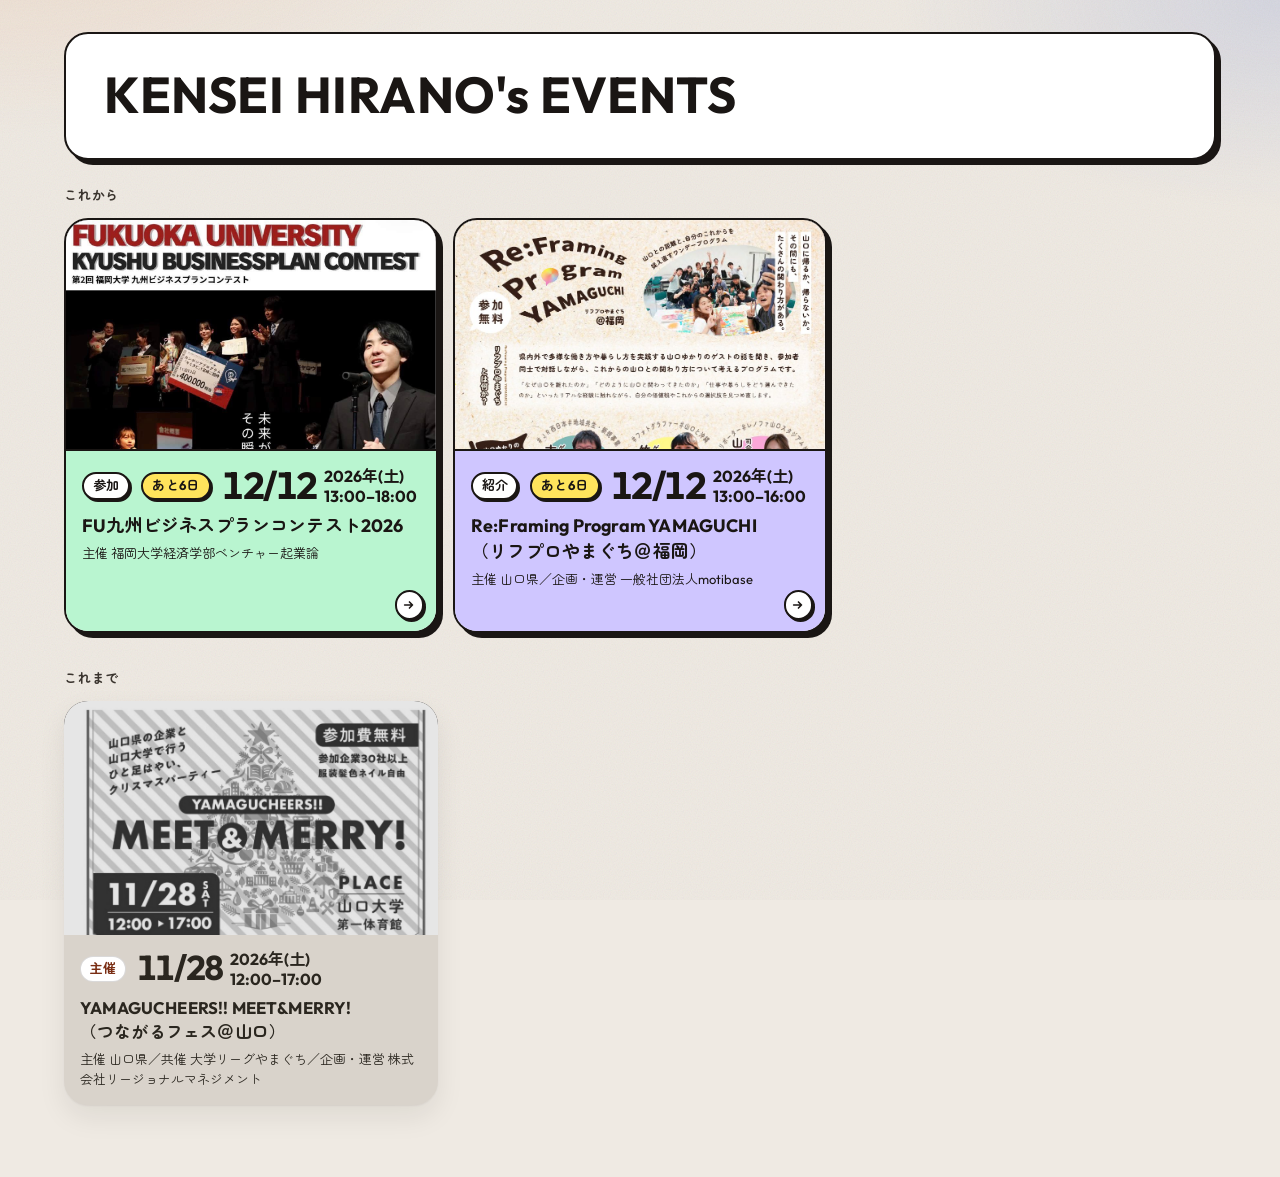
==== index.html @ 363c53d8 "ニューブルータリズム風の配色にし、画像を控えめにする - タイトル欄と「これから」のタイルに黒い枠線とずらした影を付ける - 説明文をベタ塗りのパステル（主催ピンク・参加ミント・紹介ラベンダー）にする" ====
<!DOCTYPE html>
<html lang="ja">
<head>
  <meta charset="utf-8">
  <meta name="viewport" content="width=device-width, initial-scale=1">
  <meta name="color-scheme" content="light">
  <meta name="theme-color" content="#efeae3">
  <meta name="description" content="平野賢正が参加・主催・紹介するイベント。">
  <meta property="og:type" content="website">
  <meta property="og:title" content="KENSEI HIRANO's EVENTS">
  <meta property="og:description" content="平野賢正が参加・主催・紹介するイベント。">
  <meta property="og:url" content="https://koenma777.github.io/event/">
  <meta property="og:image" content="https://koenma777.github.io/event/images/og-share.png">
  <meta property="og:image:width" content="1200">
  <meta property="og:image:height" content="630">
  <meta name="twitter:card" content="summary_large_image">
  <meta name="twitter:title" content="KENSEI HIRANO's EVENTS">
  <meta name="twitter:description" content="平野賢正が参加・主催・紹介するイベント。">
  <meta name="twitter:image" content="https://koenma777.github.io/event/images/og-share.png">
  <title>KENSEI HIRANO's EVENTS</title>
  <link rel="preconnect" href="https://fonts.googleapis.com">
  <link rel="preconnect" href="https://fonts.gstatic.com" crossorigin>
  <link rel="stylesheet" href="https://fonts.googleapis.com/css2?family=Outfit:wght@400;700&family=Zen+Maru+Gothic:wght@400;700&display=swap">
  <link rel="icon" href="data:image/svg+xml,%3Csvg xmlns='http://www.w3.org/2000/svg' viewBox='0 0 16 16'%3E%3Crect width='16' height='16' rx='4' fill='%23171412'/%3E%3Ccircle cx='8' cy='8' r='3' fill='%23e7b08a'/%3E%3C/svg%3E">
  <link rel="stylesheet" href="styles.css">
</head>
<body>
  <div class="wrap">
    <header class="mast">
      <h1>KENSEI HIRANO's EVENTS</h1>
    </header>
    <main>
      <noscript><p class="error">イベントの表示には JavaScript が必要です。</p></noscript>
      <section aria-labelledby="upcoming-title">
        <h2 id="upcoming-title">これから</h2>
        <ul id="upcoming" class="bento"></ul>
        <p id="upcoming-empty" class="empty" hidden>ありません</p>
      </section>
      <section aria-labelledby="past-title">
        <h2 id="past-title">これまで</h2>
        <ul id="past" class="bento"></ul>
        <p id="past-empty" class="empty" hidden>ありません</p>
      </section>
    </main>
  </div>
  <dialog id="flyer">
    <button type="button" class="flyer-close" aria-label="閉じる"></button>
    <img alt="">
  </dialog>
  <script type="module" src="main.js"></script>
</body>
</html>
---- styles.css ----
:root {
  --bg: #efeae3;
  --ink: #1a1614;
  --muted: #3a342e;
  --note: #2a261f;
  --focus: #0f6e56;
  --card: #fffdfb;
  --past: #d9d3cb;
  --shadow: 0 1px 2px rgba(28, 22, 18, 0.06), 0 12px 28px rgba(28, 22, 18, 0.08);
  --lift: 0 10px 24px rgba(28, 22, 18, 0.12), 0 22px 44px rgba(28, 22, 18, 0.16);
  color-scheme: light;
}

* { box-sizing: border-box; }

html { background: var(--bg); }

body {
  margin: 0;
  min-height: 100vh;
  background:
    radial-gradient(900px 420px at 0% -10%, rgba(232, 176, 138, 0.28), transparent 60%),
    radial-gradient(700px 380px at 100% 0%, rgba(125, 147, 214, 0.22), transparent 55%),
    var(--bg);
  color: var(--ink);
  font-family: "Outfit", "Zen Maru Gothic", "Hiragino Maru Gothic ProN", "Yu Gothic", Meiryo, sans-serif;
  font-weight: 400;
  font-size: 1rem;
  line-height: 1.65;
  line-break: strict;
  text-rendering: optimizeLegibility;
  -webkit-text-size-adjust: 100%;
}

body::before {
  content: "";
  pointer-events: none;
  position: fixed;
  inset: 0;
  opacity: 0.18;
  background-image: url("data:image/svg+xml,%3Csvg xmlns='http://www.w3.org/2000/svg' width='140' height='140'%3E%3Cfilter id='n'%3E%3CfeTurbulence type='fractalNoise' baseFrequency='.85' numOctaves='2' stitchTiles='stitch'/%3E%3C/filter%3E%3Crect width='140' height='140' filter='url(%23n)' opacity='.55'/%3E%3C/svg%3E");
  mix-blend-mode: multiply;
}

.wrap {
  position: relative;
  width: min(100% - 1.5rem, 42rem);
  margin-inline: auto;
  padding-block: 1.25rem 3.5rem;
}

.mast {
  margin-bottom: 1.6rem;
  padding: 1.6rem 1.7rem 1.7rem;
  border: 2.5px solid var(--ink);
  border-radius: 24px;
  background: #fff;
  box-shadow: 5px 5px 0 var(--ink);
}

h1 {
  margin: 0;
  max-width: 14ch;
  font-size: clamp(1.7rem, 7vw, 2.4rem);
  font-weight: 700;
  letter-spacing: 0.01em;
  line-height: 1.15;
}


h2 {
  margin: 0 0 0.7rem;
  color: var(--muted);
  font-size: 0.8125rem;
  font-weight: 700;
  letter-spacing: 0.06em;
}

section + section { margin-top: 2.2rem; }

.bento {
  display: grid;
  grid-template-columns: 1fr;
  gap: 0.75rem;
  list-style: none;
  margin: 0;
  padding: 0;
}

.event {
  display: flex;
  min-width: 0;
  opacity: 1;
}

.tile {
  position: relative;
  display: flex;
  flex-direction: column;
  width: 100%;
  min-width: 0;
  overflow: hidden;
  border-radius: 24px;
  background: var(--card);
  color: inherit;
  text-decoration: none;
  box-shadow: var(--shadow);
}

.event[data-kind="参加"] .tile { background: linear-gradient(165deg, #f3fffb 0%, #c9f0e2 100%); }
.event[data-kind="主催"] .tile { background: linear-gradient(165deg, #fff6f1 0%, #ffd0bc 100%); }
.event[data-kind="紹介"] .tile { background: linear-gradient(165deg, #f5f6ff 0%, #d5dcff 100%); }

.frame {
  display: block;
  flex: none;
  width: 100%;
  height: auto;
  margin: 0;
  padding: 0;
  border: 0;
  aspect-ratio: 16 / 10;
  overflow: hidden;
  background: #221e1b;
  cursor: zoom-in;
}

.photo {
  display: block;
  width: 100%;
  height: 100%;
  object-fit: cover;
  object-position: center top;
  transition: transform 0.45s ease;
}

.frame:focus-visible {
  outline: 2px solid var(--focus);
  outline-offset: -3px;
}

.event-body {
  display: flex;
  flex-direction: column;
  gap: 0.35rem;
  min-width: 0;
  padding: 0.9rem 1rem 1rem;
  color: inherit;
  text-decoration: none;
}

.meta {
  display: flex;
  flex-wrap: wrap;
  align-items: center;
  gap: 0.45rem 0.7rem;
}

.datemark {
  display: flex;
  align-items: center;
  gap: 0.45rem;
  min-width: 0;
  color: var(--ink);
}

.num {
  font-size: 2.35rem;
  font-weight: 700;
  letter-spacing: -0.04em;
  line-height: 0.9;
  font-variant-numeric: tabular-nums;
}

.sub {
  display: flex;
  flex-direction: column;
  font-size: 1rem;
  font-weight: 700;
  letter-spacing: 0;
  line-height: 1.25;
}

.tag {
  flex: none;
  padding: 0.2rem 0.55rem;
  border: 1px solid rgba(26, 22, 20, 0.16);
  border-radius: 999px;
  background: #fff;
  font-size: 0.8125rem;
  font-weight: 700;
  line-height: 1.35;
  letter-spacing: 0;
}

.soon {
  flex: none;
  padding: 0.2rem 0.6rem;
  border-radius: 999px;
  background: var(--ink);
  color: #fff;
  font-size: 0.8125rem;
  font-weight: 700;
  line-height: 1.35;
  letter-spacing: 0.02em;
}

.tag-attend { color: #0d5c42; }
.tag-host { color: #7a2e14; }
.tag-recommend { color: #1a365d; }
.tag-other { color: #1a1614; }

h3 {
  margin: 0.1rem 0 0;
  font-size: 1.12rem;
  font-weight: 700;
  letter-spacing: 0.01em;
  line-height: 1.45;
  overflow-wrap: anywhere;
  text-wrap: balance;
}

.is-hero .num { font-size: 4.4rem; }
.is-hero h3 { font-size: 1.45rem; }

.where,
.note {
  margin: 0;
  overflow-wrap: anywhere;
  font-size: 1rem;
  line-height: 1.5;
}

.where { color: var(--muted); font-weight: 700; }
.org {
  margin: 0;
  color: var(--muted);
  font-size: 0.8125rem;
  line-height: 1.5;
  overflow-wrap: anywhere;
}
#past .org { color: #2a261f; }
.note { color: var(--note); }

#upcoming .has-arrow .event-body { padding-bottom: 2.55rem; }

#upcoming .has-arrow .event-body::after {
  content: "";
  position: absolute;
  z-index: 2;
  right: 0.75rem;
  bottom: 0.7rem;
  width: 1.6rem;
  height: 1.6rem;
  border-radius: 999px;
  background: #fff url("data:image/svg+xml,%3Csvg xmlns='http://www.w3.org/2000/svg' viewBox='0 0 16 16'%3E%3Cpath d='M3 8h9M8.5 4.5 12 8l-3.5 3.5' fill='none' stroke='%231a1614' stroke-width='1.8' stroke-linecap='round' stroke-linejoin='round'/%3E%3C/svg%3E") center / 0.9rem no-repeat;
  box-shadow: 0 2px 6px rgba(26, 22, 20, 0.16);
}

#upcoming .tile {
  border: 2.5px solid var(--ink);
  box-shadow: 5px 5px 0 var(--ink);
}
#upcoming .event[data-kind] .tile { background: #fff; }
#upcoming .frame { border-bottom: 2.5px solid var(--ink); }
#upcoming .event-body { flex: 1; }
#upcoming .event[data-kind="参加"] .event-body { background: #b9f5d0; }
#upcoming .event[data-kind="主催"] .event-body { background: #ffc2d4; }
#upcoming .event[data-kind="紹介"] .event-body { background: #cfc6ff; }
#upcoming .tag {
  border: 2px solid var(--ink);
  background: #fff;
  color: var(--ink);
  box-shadow: 2px 2px 0 var(--ink);
}
#upcoming .soon {
  border: 2px solid var(--ink);
  background: #ffe45c;
  color: var(--ink);
  box-shadow: 2px 2px 0 var(--ink);
}
#upcoming .org { color: var(--ink); }
#upcoming .has-arrow .event-body::after {
  border: 2px solid var(--ink);
  box-shadow: 2px 2px 0 var(--ink);
}
@media (hover: hover) {
  #upcoming .event .tile:hover,
  #upcoming .event:nth-child(even) .tile:hover {
    box-shadow: 8px 8px 0 var(--ink);
  }
}

#past .tile,
#past .event[data-kind] .tile {
  background: var(--past);
  color: #2a261f;
}

#past .photo { filter: grayscale(1) brightness(0.9); }
#past .num { font-size: 2.15rem; color: #2a261f; }
#past h3 { font-size: 1.05rem; }
#past .where,
#past .note,
#past .sub { color: #2a261f; }
#past .event:not(.has-image) .tile { min-height: 12rem; }
#past .note {
  display: -webkit-box;
  -webkit-line-clamp: 2;
  -webkit-box-orient: vertical;
  overflow: hidden;
}

.tile,
.photo { transition: transform 0.22s ease, box-shadow 0.22s ease; }

.tile:focus-visible {
  transform: translateY(-6px);
  box-shadow: var(--lift);
  outline: 2px solid var(--focus);
  outline-offset: 3px;
}

.empty,
.error { overflow-wrap: anywhere; }

.empty {
  margin: 0.15rem 0 0;
  padding: 1rem 1.1rem;
  border-radius: 24px;
  background: rgba(255, 253, 251, 0.7);
  color: var(--muted);
  font-size: 1rem;
}

.empty[hidden] { display: none; }

.error { margin: 0 0 1rem; color: #7a2e14; font-weight: 700; }

@keyframes rise {
  from { transform: translateY(8px); }
  to { transform: none; }
}

@media (prefers-reduced-motion: no-preference) {
  .event {
    animation: rise 0.45s ease;
    animation-delay: calc(var(--i, 0) * 40ms);
  }
}

@media (hover: hover) {
  .event .tile:hover {
    transform: translateY(-6px) rotate(-0.4deg);
    box-shadow: var(--lift);
  }
  .event:nth-child(even) .tile:hover { transform: translateY(-6px) rotate(0.4deg); }
  .tile:hover .photo { transform: scale(1.045); }
}

@media (prefers-reduced-motion: reduce) {
  .event,
  .mast { animation: none; }
  .tile,
  .photo { transition: none; }
  .tile:hover,
  .tile:focus-visible,
  .event .tile:hover,
  .event:nth-child(even) .tile:hover { transform: none; }
  .tile:hover .photo,
  .tile:focus-visible .photo { transform: none; }
}

@media (min-width: 700px) {
  .wrap { width: min(100% - 2.5rem, 56rem); }

  .mast { padding: 2rem 2.4rem 2.1rem; }

  #upcoming,
  #past {
    grid-template-columns: repeat(2, minmax(0, 1fr));
    gap: 0.85rem;
    align-items: start;
  }

  #upcoming { align-items: stretch; }
  #upcoming .frame { aspect-ratio: 16 / 10; }
  #upcoming .is-hero .num { font-size: 2.35rem; }
  #upcoming .is-hero h3 { font-size: 1.12rem; }
}

@media (min-width: 1024px) {
  .wrap {
    width: min(100% - 3rem, 72rem);
    padding-block: 2rem 4.5rem;
  }

  h1 { font-size: 3.15rem; max-width: none; }

  #upcoming,
  #past {
    grid-template-columns: repeat(3, minmax(0, 1fr));
    gap: 0.9rem;
  }

  #past .event:not(.has-image) .tile { min-height: 14rem; }
}

#flyer {
  width: min(92vw, 40rem);
  max-height: 92vh;
  margin: auto;
  padding: 0;
  border: 0;
  background: transparent;
  overflow: auto;
}

#flyer::backdrop { background: rgba(23, 20, 18, 0.78); }

#flyer img {
  display: block;
  width: 100%;
  height: auto;
}

.flyer-close {
  position: sticky;
  top: 0.6rem;
  float: right;
  z-index: 1;
  width: 2.25rem;
  height: 2.25rem;
  margin: 0.6rem 0.6rem 0 0;
  border: 0;
  border-radius: 999px;
  background: #fff url("data:image/svg+xml,%3Csvg xmlns='http://www.w3.org/2000/svg' viewBox='0 0 16 16'%3E%3Cpath d='M4 4l8 8M12 4l-8 8' fill='none' stroke='%231a1614' stroke-width='1.8' stroke-linecap='round'/%3E%3C/svg%3E") center / 0.9rem no-repeat;
  box-shadow: 0 2px 8px rgba(26, 22, 20, 0.2);
  cursor: pointer;
}

html:has(#flyer[open]) { overflow: hidden; }
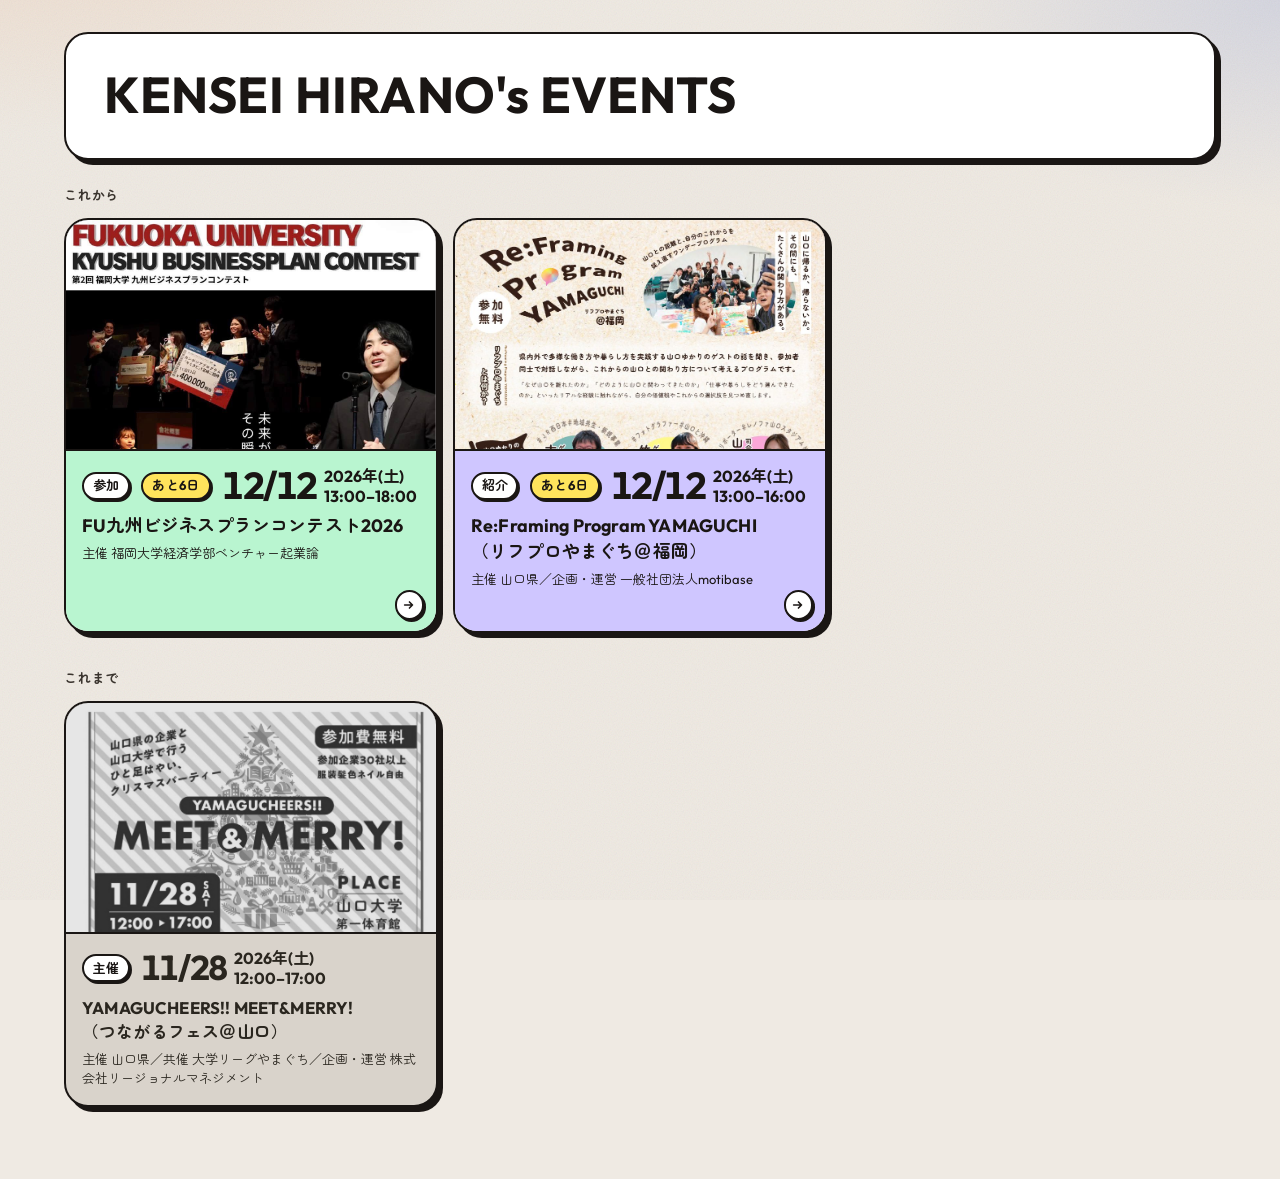
==== commit 8d7c38b8: "共有画像のイラストを Codex で描いたものに差し替える - tools/og-share.html の右側の手描き SVG を Codex 製の SVG イラストに置き換え - images/og" ====
--- a/index.html
+++ b/index.html
@@ -10,13 +10,13 @@
   <meta property="og:title" content="KENSEI HIRANO's EVENTS">
   <meta property="og:description" content="平野賢正が参加・主催・紹介するイベント。">
   <meta property="og:url" content="https://koenma777.github.io/event/">
-  <meta property="og:image" content="https://koenma777.github.io/event/images/og-share.png">
+  <meta property="og:image" content="https://koenma777.github.io/event/images/og-share.png?v=3">
   <meta property="og:image:width" content="1200">
   <meta property="og:image:height" content="630">
   <meta name="twitter:card" content="summary_large_image">
   <meta name="twitter:title" content="KENSEI HIRANO's EVENTS">
   <meta name="twitter:description" content="平野賢正が参加・主催・紹介するイベント。">
-  <meta name="twitter:image" content="https://koenma777.github.io/event/images/og-share.png">
+  <meta name="twitter:image" content="https://koenma777.github.io/event/images/og-share.png?v=3">
   <title>KENSEI HIRANO's EVENTS</title>
   <link rel="preconnect" href="https://fonts.googleapis.com">
   <link rel="preconnect" href="https://fonts.gstatic.com" crossorigin>
--- a/styles.css
+++ b/styles.css
@@ -257,17 +257,21 @@
   box-shadow: 0 2px 6px rgba(26, 22, 20, 0.16);
 }
 
-#upcoming .tile {
+#upcoming .tile,
+#past .tile {
   border: 2.5px solid var(--ink);
   box-shadow: 5px 5px 0 var(--ink);
 }
 #upcoming .event[data-kind] .tile { background: #fff; }
-#upcoming .frame { border-bottom: 2.5px solid var(--ink); }
-#upcoming .event-body { flex: 1; }
+#upcoming .frame,
+#past .frame { border-bottom: 2.5px solid var(--ink); }
+#upcoming .event-body,
+#past .event-body { flex: 1; }
 #upcoming .event[data-kind="参加"] .event-body { background: #b9f5d0; }
 #upcoming .event[data-kind="主催"] .event-body { background: #ffc2d4; }
 #upcoming .event[data-kind="紹介"] .event-body { background: #cfc6ff; }
-#upcoming .tag {
+#upcoming .tag,
+#past .tag {
   border: 2px solid var(--ink);
   background: #fff;
   color: var(--ink);
@@ -286,7 +290,9 @@
 }
 @media (hover: hover) {
   #upcoming .event .tile:hover,
-  #upcoming .event:nth-child(even) .tile:hover {
+  #upcoming .event:nth-child(even) .tile:hover,
+  #past .event .tile:hover,
+  #past .event:nth-child(even) .tile:hover {
     box-shadow: 8px 8px 0 var(--ink);
   }
 }
@@ -327,8 +333,9 @@
 .empty {
   margin: 0.15rem 0 0;
   padding: 1rem 1.1rem;
+  border: 2.5px dashed var(--ink);
   border-radius: 24px;
-  background: rgba(255, 253, 251, 0.7);
+  background: #fff;
   color: var(--muted);
   font-size: 1rem;
 }
@@ -383,7 +390,8 @@
     align-items: start;
   }
 
-  #upcoming { align-items: stretch; }
+  #upcoming,
+  #past { align-items: stretch; }
   #upcoming .frame { aspect-ratio: 16 / 10; }
   #upcoming .is-hero .num { font-size: 2.35rem; }
   #upcoming .is-hero h3 { font-size: 1.12rem; }
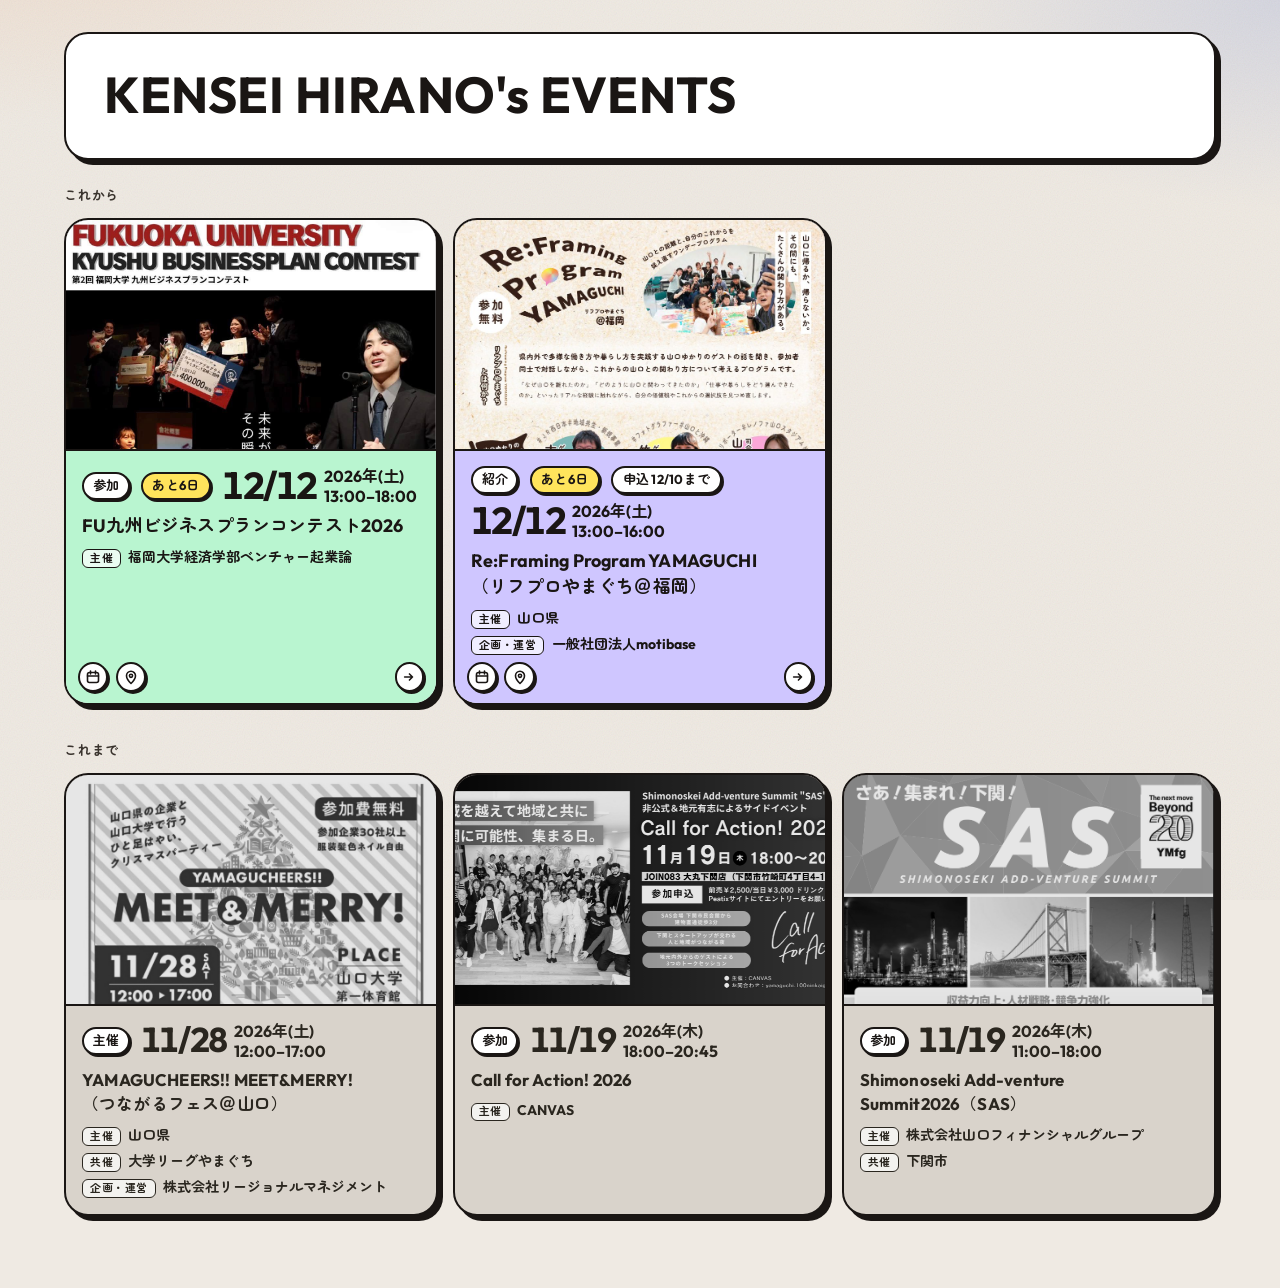
==== commit 781fb5af: "種別に登壇・講師・メンター・審査・運営を加える - 種別の一覧を schedule.js の KINDS にまとめ、ワークフローの入力チェックと画面の両方で使う - 登壇（アプリコット）・講師（淡い黄" ====
--- a/index.html
+++ b/index.html
@@ -5,17 +5,17 @@
   <meta name="viewport" content="width=device-width, initial-scale=1">
   <meta name="color-scheme" content="light">
   <meta name="theme-color" content="#efeae3">
-  <meta name="description" content="平野賢正が参加・主催・紹介するイベント。">
+  <meta name="description" content="平野賢正が参加・主催・登壇・紹介するイベント。">
   <meta property="og:type" content="website">
   <meta property="og:title" content="KENSEI HIRANO's EVENTS">
-  <meta property="og:description" content="平野賢正が参加・主催・紹介するイベント。">
+  <meta property="og:description" content="平野賢正が参加・主催・登壇・紹介するイベント。">
   <meta property="og:url" content="https://koenma777.github.io/event/">
   <meta property="og:image" content="https://koenma777.github.io/event/images/og-share.png?v=3">
   <meta property="og:image:width" content="1200">
   <meta property="og:image:height" content="630">
   <meta name="twitter:card" content="summary_large_image">
   <meta name="twitter:title" content="KENSEI HIRANO's EVENTS">
-  <meta name="twitter:description" content="平野賢正が参加・主催・紹介するイベント。">
+  <meta name="twitter:description" content="平野賢正が参加・主催・登壇・紹介するイベント。">
   <meta name="twitter:image" content="https://koenma777.github.io/event/images/og-share.png?v=3">
   <title>KENSEI HIRANO's EVENTS</title>
   <link rel="preconnect" href="https://fonts.googleapis.com">
--- a/styles.css
+++ b/styles.css
@@ -107,10 +107,6 @@
   box-shadow: var(--shadow);
 }
 
-.event[data-kind="参加"] .tile { background: linear-gradient(165deg, #f3fffb 0%, #c9f0e2 100%); }
-.event[data-kind="主催"] .tile { background: linear-gradient(165deg, #fff6f1 0%, #ffd0bc 100%); }
-.event[data-kind="紹介"] .tile { background: linear-gradient(165deg, #f5f6ff 0%, #d5dcff 100%); }
-
 .frame {
   display: block;
   flex: none;
@@ -233,16 +229,41 @@
 
 .where { color: var(--muted); font-weight: 700; }
 .org {
-  margin: 0;
+  display: grid;
+  gap: 0.3rem;
+  margin: 0.15rem 0 0;
+  padding: 0;
+  list-style: none;
   color: var(--muted);
-  font-size: 0.8125rem;
-  line-height: 1.5;
+  font-size: 0.875rem;
+  line-height: 1.45;
+}
+.org li {
+  display: flex;
+  align-items: baseline;
+  gap: 0.45rem;
+  min-width: 0;
+}
+.org .role {
+  flex: none;
+  padding: 0.05rem 0.45rem;
+  border: 1.5px solid currentColor;
+  border-radius: 6px;
+  background: rgba(255, 255, 255, 0.7);
+  font-size: 0.6875rem;
+  font-weight: 700;
+  line-height: 1.4;
+  letter-spacing: 0.04em;
+}
+.org-name {
+  min-width: 0;
+  font-weight: 700;
   overflow-wrap: anywhere;
 }
 #past .org { color: #2a261f; }
 .note { color: var(--note); }
 
-#upcoming .has-arrow .event-body { padding-bottom: 2.55rem; }
+#upcoming .has-arrow .event-body { padding-bottom: 3rem; }
 
 #upcoming .has-arrow .event-body::after {
   content: "";
@@ -270,6 +291,11 @@
 #upcoming .event[data-kind="参加"] .event-body { background: #b9f5d0; }
 #upcoming .event[data-kind="主催"] .event-body { background: #ffc2d4; }
 #upcoming .event[data-kind="紹介"] .event-body { background: #cfc6ff; }
+#upcoming .event[data-kind="登壇"] .event-body { background: #ffd8a8; }
+#upcoming .event[data-kind="講師"] .event-body { background: #fff3b8; }
+#upcoming .event[data-kind="メンター"] .event-body { background: #dcf7a6; }
+#upcoming .event[data-kind="審査"] .event-body { background: #f2e2c6; }
+#upcoming .event[data-kind="運営"] .event-body { background: #b5e3ff; }
 #upcoming .tag,
 #past .tag {
   border: 2px solid var(--ink);
@@ -296,6 +322,85 @@
     box-shadow: 8px 8px 0 var(--ink);
   }
 }
+
+.deadline {
+  flex: none;
+  padding: 0.2rem 0.6rem;
+  border: 2px solid var(--ink);
+  border-radius: 999px;
+  background: #fff;
+  color: var(--ink);
+  box-shadow: 2px 2px 0 var(--ink);
+  font-size: 0.8125rem;
+  font-weight: 700;
+  line-height: 1.35;
+  letter-spacing: 0.02em;
+}
+.deadline.is-closed {
+  border-style: dashed;
+  box-shadow: none;
+  color: var(--muted);
+  text-decoration: line-through;
+}
+
+.actions {
+  position: absolute;
+  z-index: 3;
+  left: 0.75rem;
+  bottom: 0.7rem;
+  display: flex;
+  gap: 0.45rem;
+}
+.cal { position: relative; }
+.act {
+  display: block;
+  width: 1.9rem;
+  height: 1.9rem;
+  margin: 0;
+  padding: 0;
+  border: 2px solid var(--ink);
+  border-radius: 999px;
+  background-color: #fff;
+  background-position: center;
+  background-repeat: no-repeat;
+  background-size: 1rem;
+  box-shadow: 2px 2px 0 var(--ink);
+  cursor: pointer;
+}
+.act:hover { transform: translate(-1px, -1px); box-shadow: 3px 3px 0 var(--ink); }
+.act:focus-visible { outline: 2px solid var(--focus); outline-offset: 2px; }
+.cal-menu {
+  position: absolute;
+  left: 0;
+  bottom: calc(100% + 0.5rem);
+  display: flex;
+  flex-direction: column;
+  min-width: 11rem;
+  overflow: hidden;
+  border: 2px solid var(--ink);
+  border-radius: 14px;
+  background: #fff;
+  box-shadow: 3px 3px 0 var(--ink);
+}
+.cal-menu[hidden] { display: none; }
+.cal-menu a,
+.cal-menu button {
+  display: block;
+  margin: 0;
+  padding: 0.55rem 0.8rem;
+  border: 0;
+  background: none;
+  color: var(--ink);
+  font: inherit;
+  font-size: 0.875rem;
+  font-weight: 700;
+  text-align: left;
+  text-decoration: none;
+  cursor: pointer;
+}
+.cal-menu a + button { border-top: 2px solid var(--ink); }
+.cal-menu a:hover,
+.cal-menu button:hover { background: #ffe45c; }
 
 #past .tile,
 #past .event[data-kind] .tile {
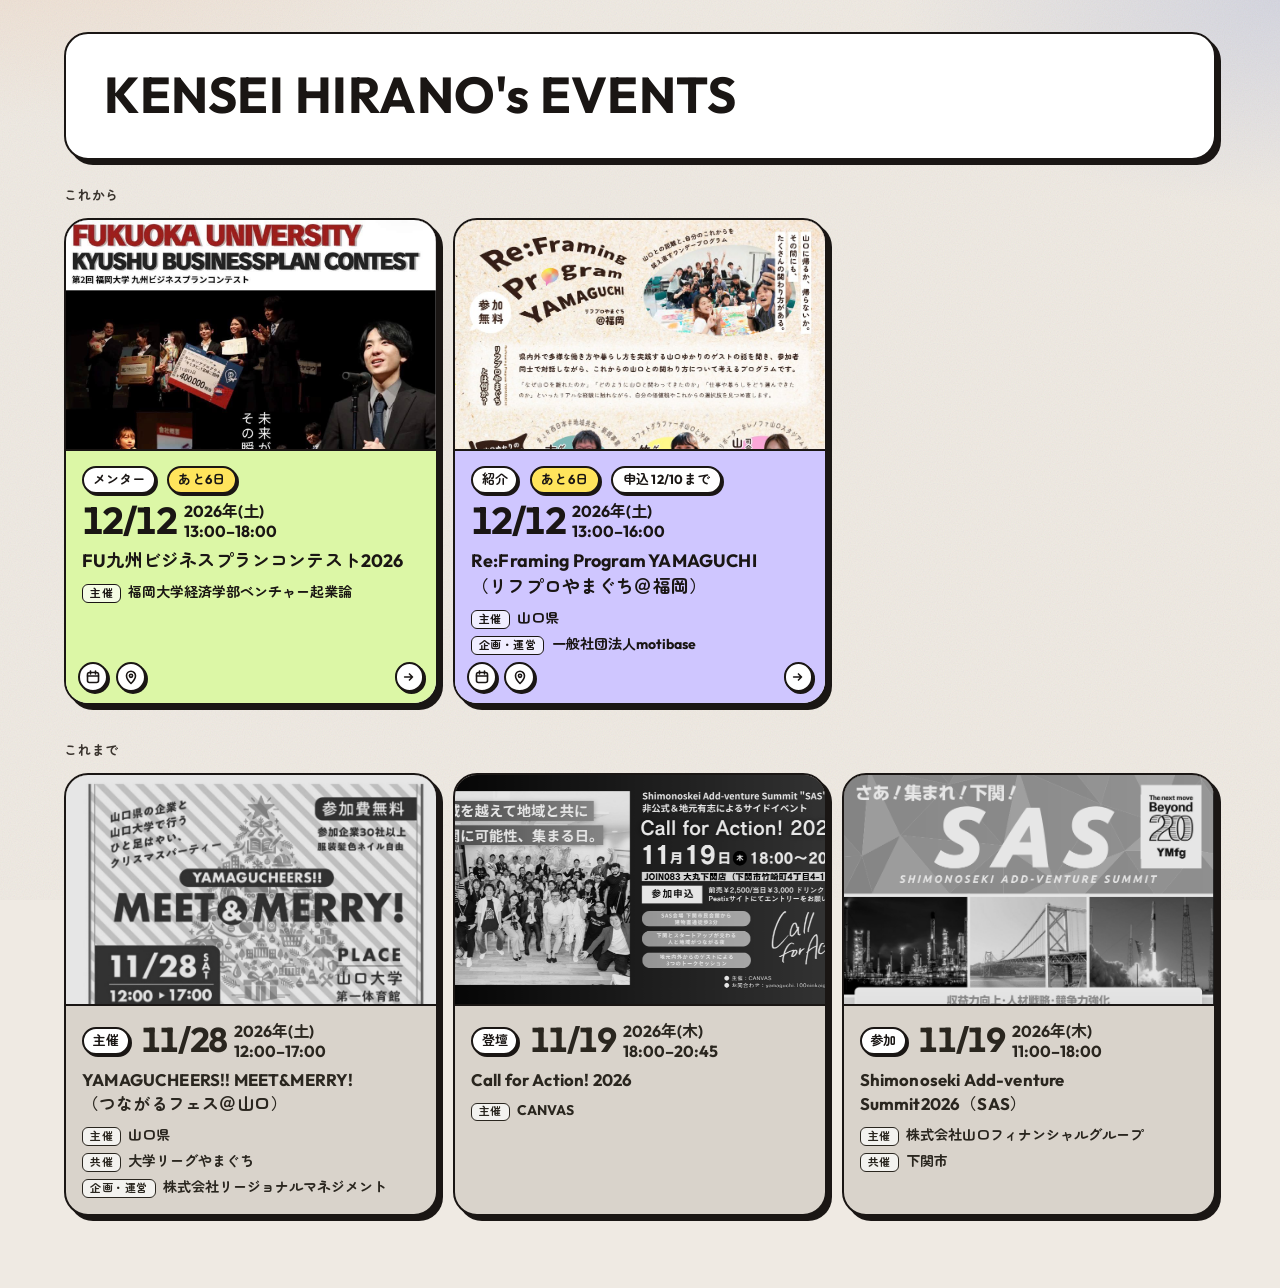
==== commit 44bb75f4: "ファビコンをパステル3色の K にする - 黒の角丸に、ミント・ピンク・ラベンダーで組んだ K を置き、ピンクの影を付ける - images/favicon.svg（現行ブラウザ）、favicon-3" ====
--- a/index.html
+++ b/index.html
@@ -21,7 +21,9 @@
   <link rel="preconnect" href="https://fonts.googleapis.com">
   <link rel="preconnect" href="https://fonts.gstatic.com" crossorigin>
   <link rel="stylesheet" href="https://fonts.googleapis.com/css2?family=Outfit:wght@400;700&family=Zen+Maru+Gothic:wght@400;700&display=swap">
-  <link rel="icon" href="data:image/svg+xml,%3Csvg xmlns='http://www.w3.org/2000/svg' viewBox='0 0 16 16'%3E%3Crect width='16' height='16' rx='4' fill='%23171412'/%3E%3Ccircle cx='8' cy='8' r='3' fill='%23e7b08a'/%3E%3C/svg%3E">
+  <link rel="icon" href="images/favicon.svg" type="image/svg+xml">
+  <link rel="icon" href="images/favicon-32.png" sizes="32x32" type="image/png">
+  <link rel="apple-touch-icon" href="images/apple-touch-icon.png">
   <link rel="stylesheet" href="styles.css">
 </head>
 <body>
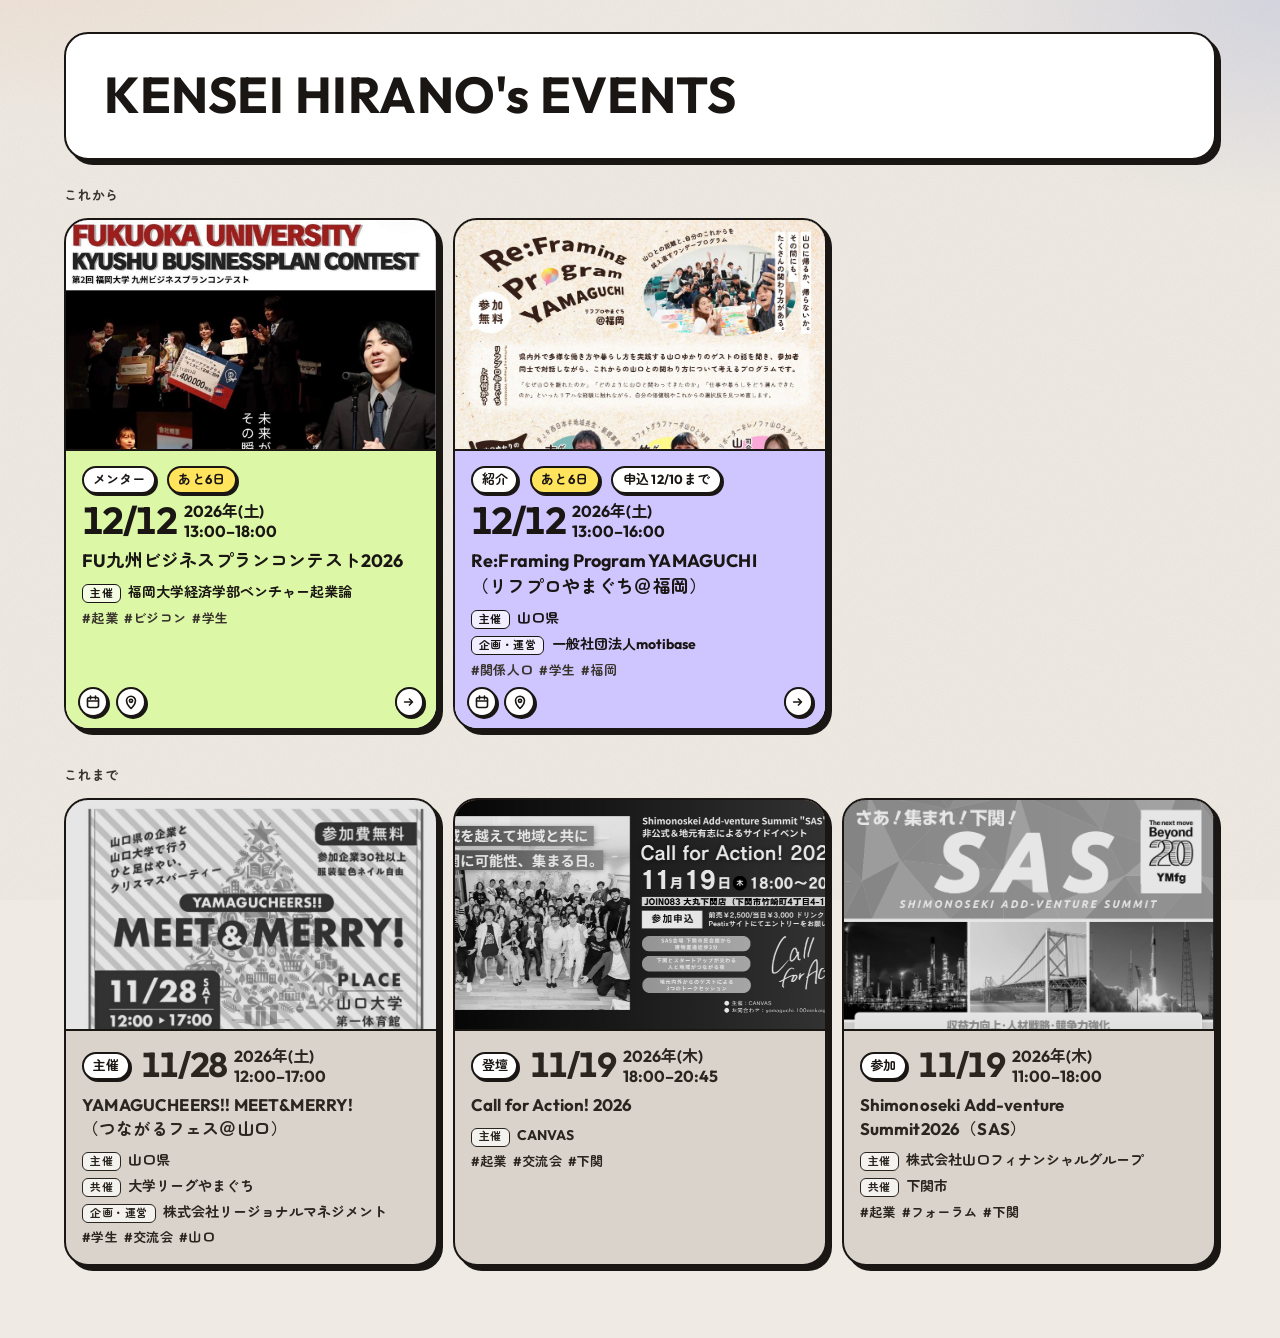
==== commit f697088b: "ひとことと、選ぶ基準の一文を出せるようにする - events.json に任意の comment（60文字まで）を足し、タイトルの下に K の印付きの吹き出しで出す - index.html の見出" ====
--- a/index.html
+++ b/index.html
@@ -30,6 +30,8 @@
   <div class="wrap">
     <header class="mast">
       <h1>KENSEI HIRANO's EVENTS</h1>
+      <!-- 選ぶ基準を一文で。空のときは表示されない。例：若い人が地域と出会う場に、関わっています。 -->
+      <p class="stance"></p>
     </header>
     <main>
       <noscript><p class="error">イベントの表示には JavaScript が必要です。</p></noscript>
--- a/styles.css
+++ b/styles.css
@@ -261,6 +261,56 @@
   overflow-wrap: anywhere;
 }
 #past .org { color: #2a261f; }
+.comment {
+  position: relative;
+  margin: 0.15rem 0 0.1rem;
+  padding: 0.45rem 0.7rem 0.45rem 1.9rem;
+  border: 2px solid var(--ink);
+  border-radius: 14px;
+  background: #fff;
+  color: var(--ink);
+  font-size: 0.9375rem;
+  font-weight: 700;
+  line-height: 1.5;
+  overflow-wrap: anywhere;
+}
+.comment::before {
+  content: "K";
+  position: absolute;
+  left: 0.45rem;
+  top: 0.5rem;
+  display: grid;
+  place-items: center;
+  width: 1.1rem;
+  height: 1.1rem;
+  border-radius: 999px;
+  background: var(--ink);
+  color: #fff;
+  font-family: "Outfit", sans-serif;
+  font-size: 0.6875rem;
+  font-weight: 700;
+  line-height: 1;
+}
+#past .comment { background: rgba(255, 255, 255, 0.6); }
+.stance {
+  margin: 0.7rem 0 0;
+  font-size: clamp(0.95rem, 2.6vw, 1.15rem);
+  font-weight: 700;
+  line-height: 1.6;
+  letter-spacing: 0.02em;
+}
+.stance:empty { display: none; }
+.tags {
+  margin: 0;
+  color: var(--muted);
+  font-size: 0.8125rem;
+  font-weight: 700;
+  letter-spacing: 0.02em;
+  line-height: 1.5;
+  word-spacing: 0.3em;
+  overflow-wrap: anywhere;
+}
+#past .tags { color: #2a261f; }
 .note { color: var(--note); }
 
 #upcoming .has-arrow .event-body { padding-bottom: 3rem; }
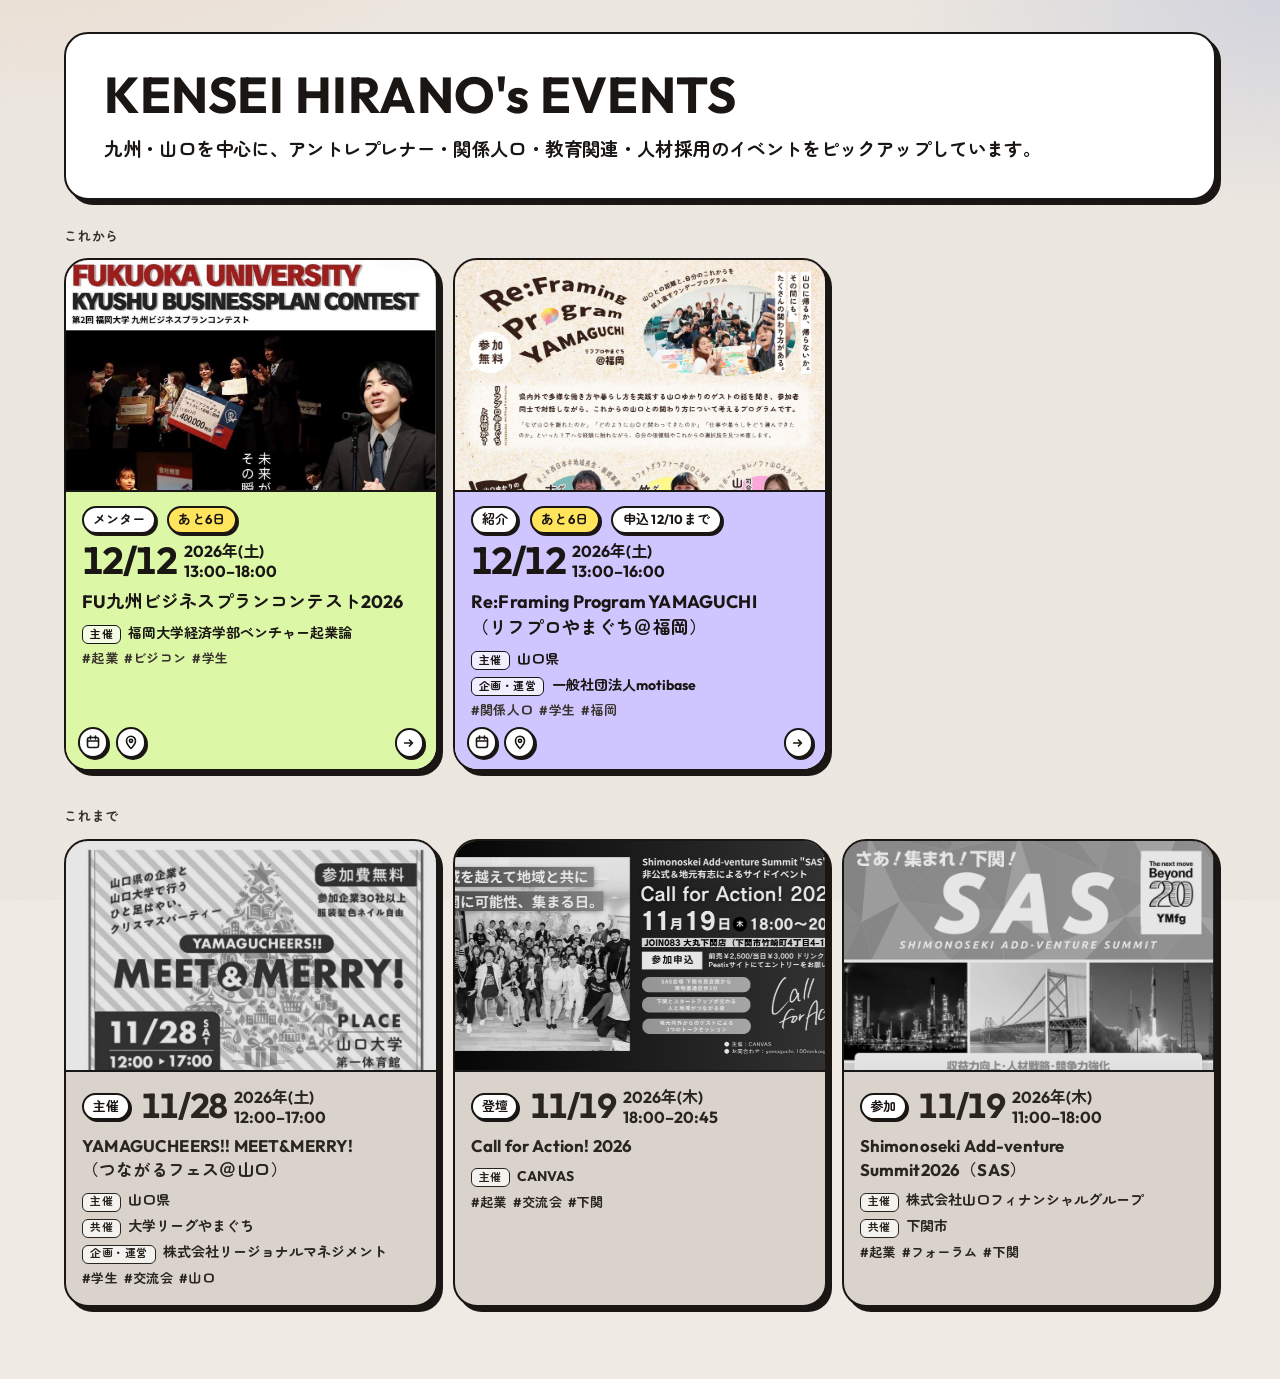
==== commit fe310ec4: "見出しの下に選ぶ基準の一文を入れ、引き継ぎ書を更新する - 「九州・山口を中心に、アントレプレナー・関係人口・教育関連・人材採用のイベントをピックアップしています。」 - docs/handoff.m" ====
--- a/index.html
+++ b/index.html
@@ -31,7 +31,7 @@
     <header class="mast">
       <h1>KENSEI HIRANO's EVENTS</h1>
       <!-- 選ぶ基準を一文で。空のときは表示されない。例：若い人が地域と出会う場に、関わっています。 -->
-      <p class="stance"></p>
+      <p class="stance">九州・山口を中心に、アントレプレナー・関係人口・教育関連・人材採用のイベントをピックアップしています。</p>
     </header>
     <main>
       <noscript><p class="error">イベントの表示には JavaScript が必要です。</p></noscript>
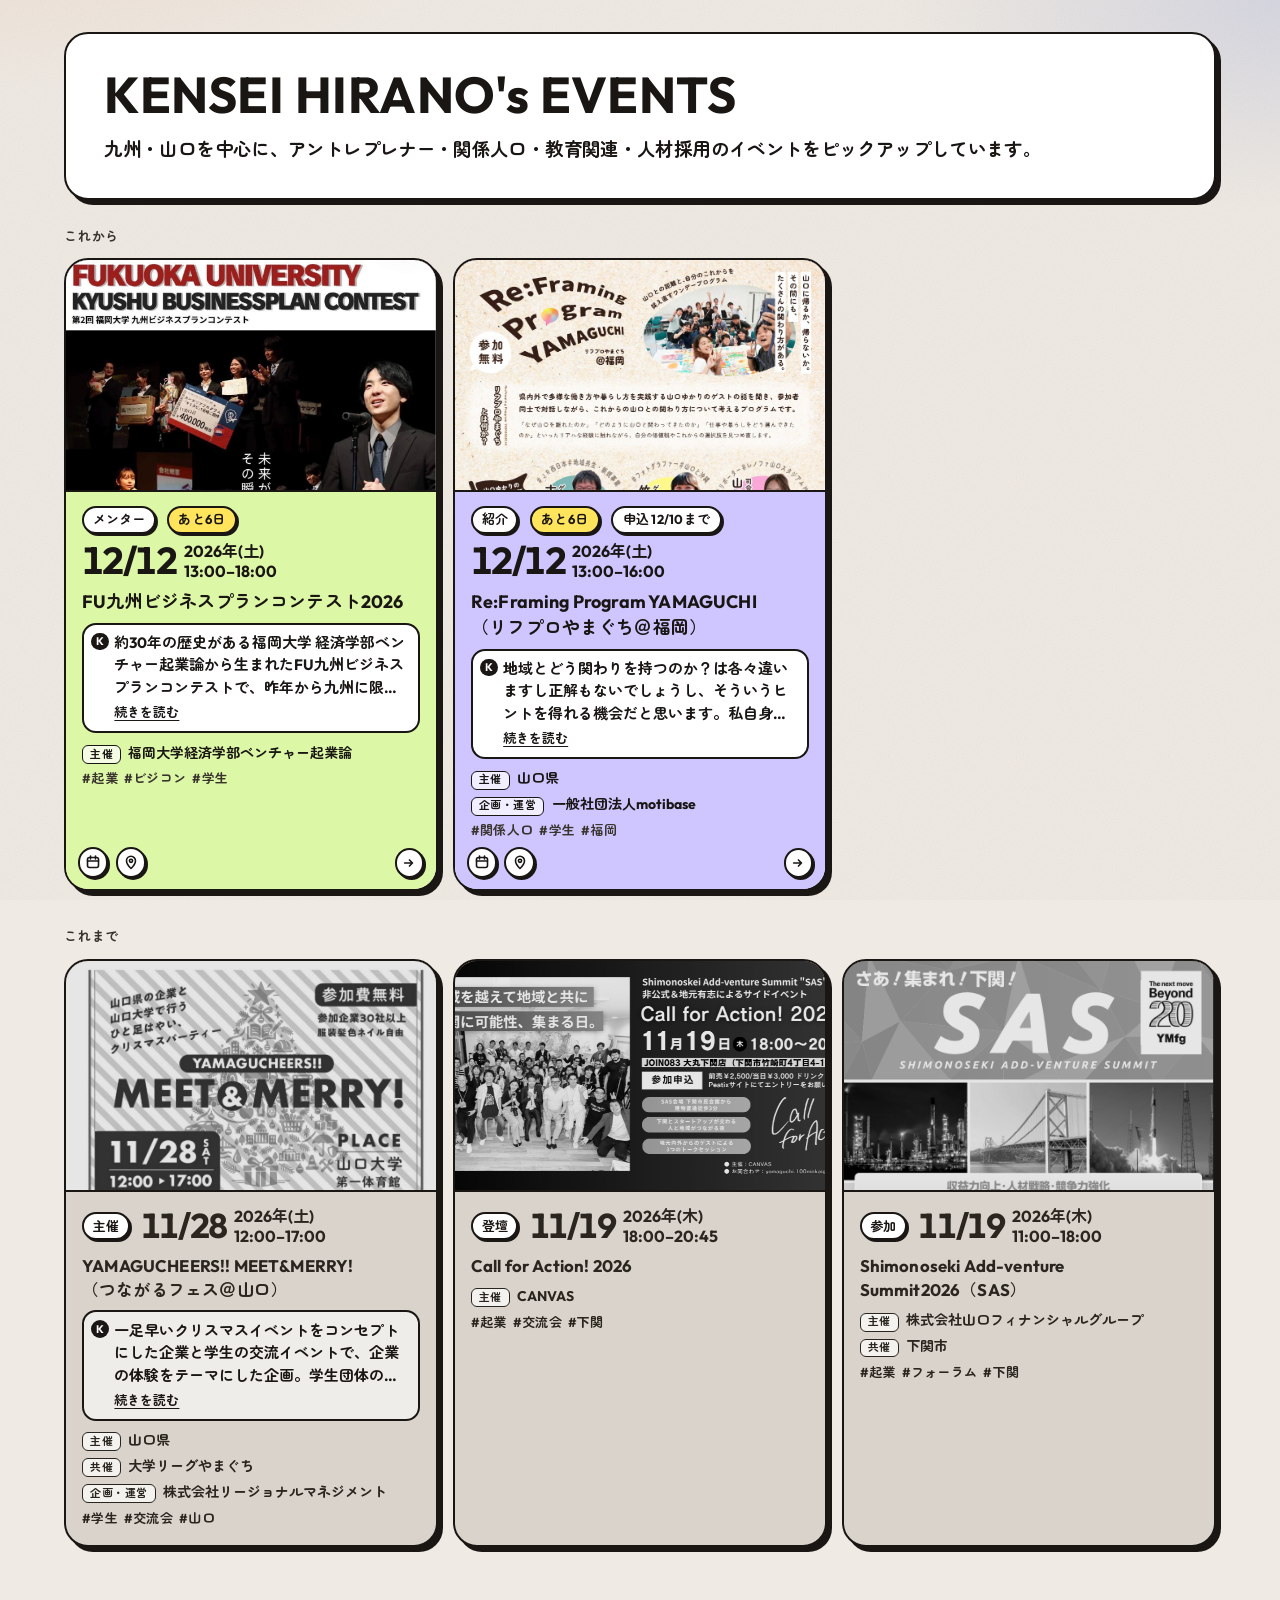
==== commit 1c313dca: "リフプロのひとことの誤字を直し、タグと説明文をそろえる - 「地域のどう」を「地域とどう」に直す（Kさんの指示） - タグ一覧のテーマに 教育 と 採用 を足す - ページ説明（description" ====
--- a/index.html
+++ b/index.html
@@ -5,17 +5,17 @@
   <meta name="viewport" content="width=device-width, initial-scale=1">
   <meta name="color-scheme" content="light">
   <meta name="theme-color" content="#efeae3">
-  <meta name="description" content="平野賢正が参加・主催・登壇・紹介するイベント。">
+  <meta name="description" content="九州・山口を中心に、アントレプレナー・関係人口・教育関連・人材採用のイベントをピックアップしています。">
   <meta property="og:type" content="website">
   <meta property="og:title" content="KENSEI HIRANO's EVENTS">
-  <meta property="og:description" content="平野賢正が参加・主催・登壇・紹介するイベント。">
+  <meta property="og:description" content="九州・山口を中心に、アントレプレナー・関係人口・教育関連・人材採用のイベントをピックアップしています。">
   <meta property="og:url" content="https://koenma777.github.io/event/">
   <meta property="og:image" content="https://koenma777.github.io/event/images/og-share.png?v=3">
   <meta property="og:image:width" content="1200">
   <meta property="og:image:height" content="630">
   <meta name="twitter:card" content="summary_large_image">
   <meta name="twitter:title" content="KENSEI HIRANO's EVENTS">
-  <meta name="twitter:description" content="平野賢正が参加・主催・登壇・紹介するイベント。">
+  <meta name="twitter:description" content="九州・山口を中心に、アントレプレナー・関係人口・教育関連・人材採用のイベントをピックアップしています。">
   <meta name="twitter:image" content="https://koenma777.github.io/event/images/og-share.png?v=3">
   <title>KENSEI HIRANO's EVENTS</title>
   <link rel="preconnect" href="https://fonts.googleapis.com">
--- a/styles.css
+++ b/styles.css
@@ -292,6 +292,30 @@
   line-height: 1;
 }
 #past .comment { background: rgba(255, 255, 255, 0.6); }
+.comment-text {
+  margin: 0;
+  display: -webkit-box;
+  -webkit-line-clamp: 3;
+  -webkit-box-orient: vertical;
+  overflow: hidden;
+}
+.comment.is-open .comment-text {
+  display: block;
+  -webkit-line-clamp: unset;
+}
+.comment-more {
+  margin: 0.25rem 0 0;
+  padding: 0;
+  border: 0;
+  background: none;
+  color: var(--ink);
+  font: inherit;
+  font-size: 0.8125rem;
+  font-weight: 700;
+  text-decoration: underline;
+  text-underline-offset: 0.2em;
+  cursor: pointer;
+}
 .stance {
   margin: 0.7rem 0 0;
   font-size: clamp(0.95rem, 2.6vw, 1.15rem);
